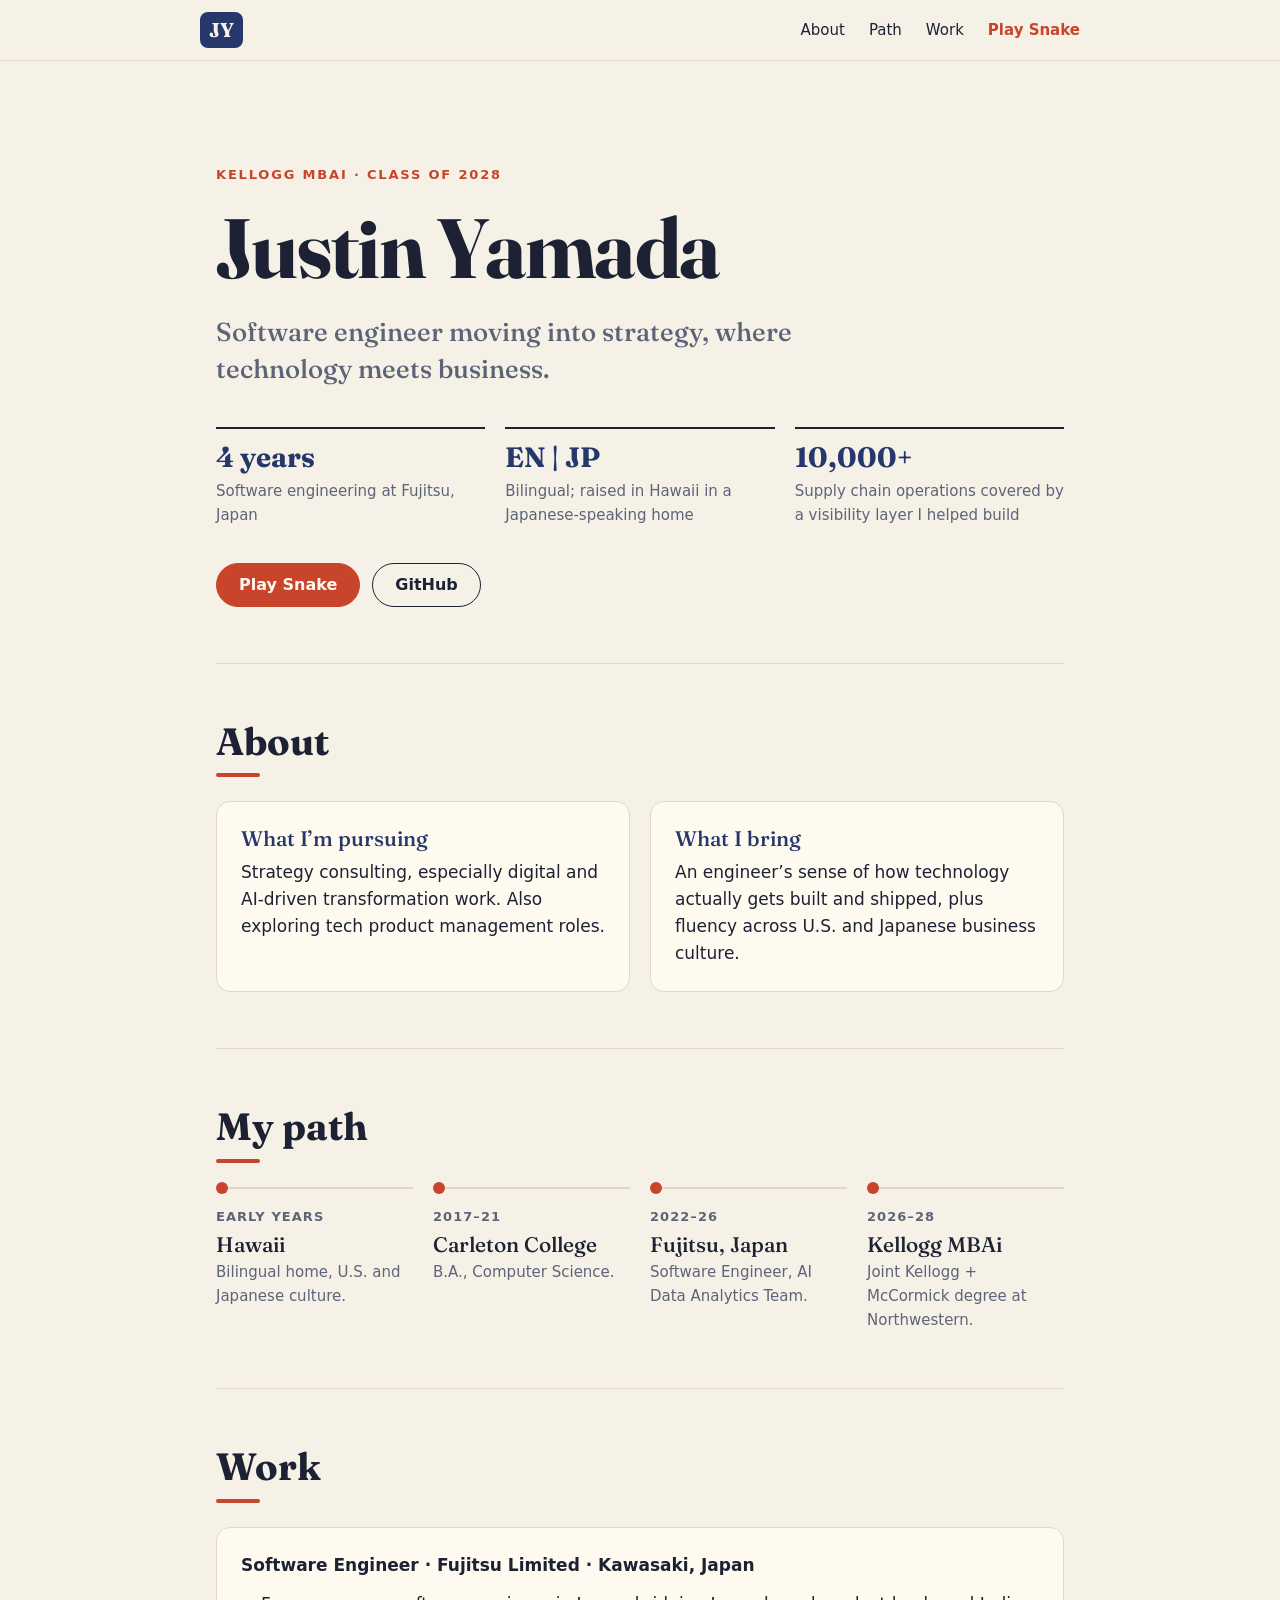
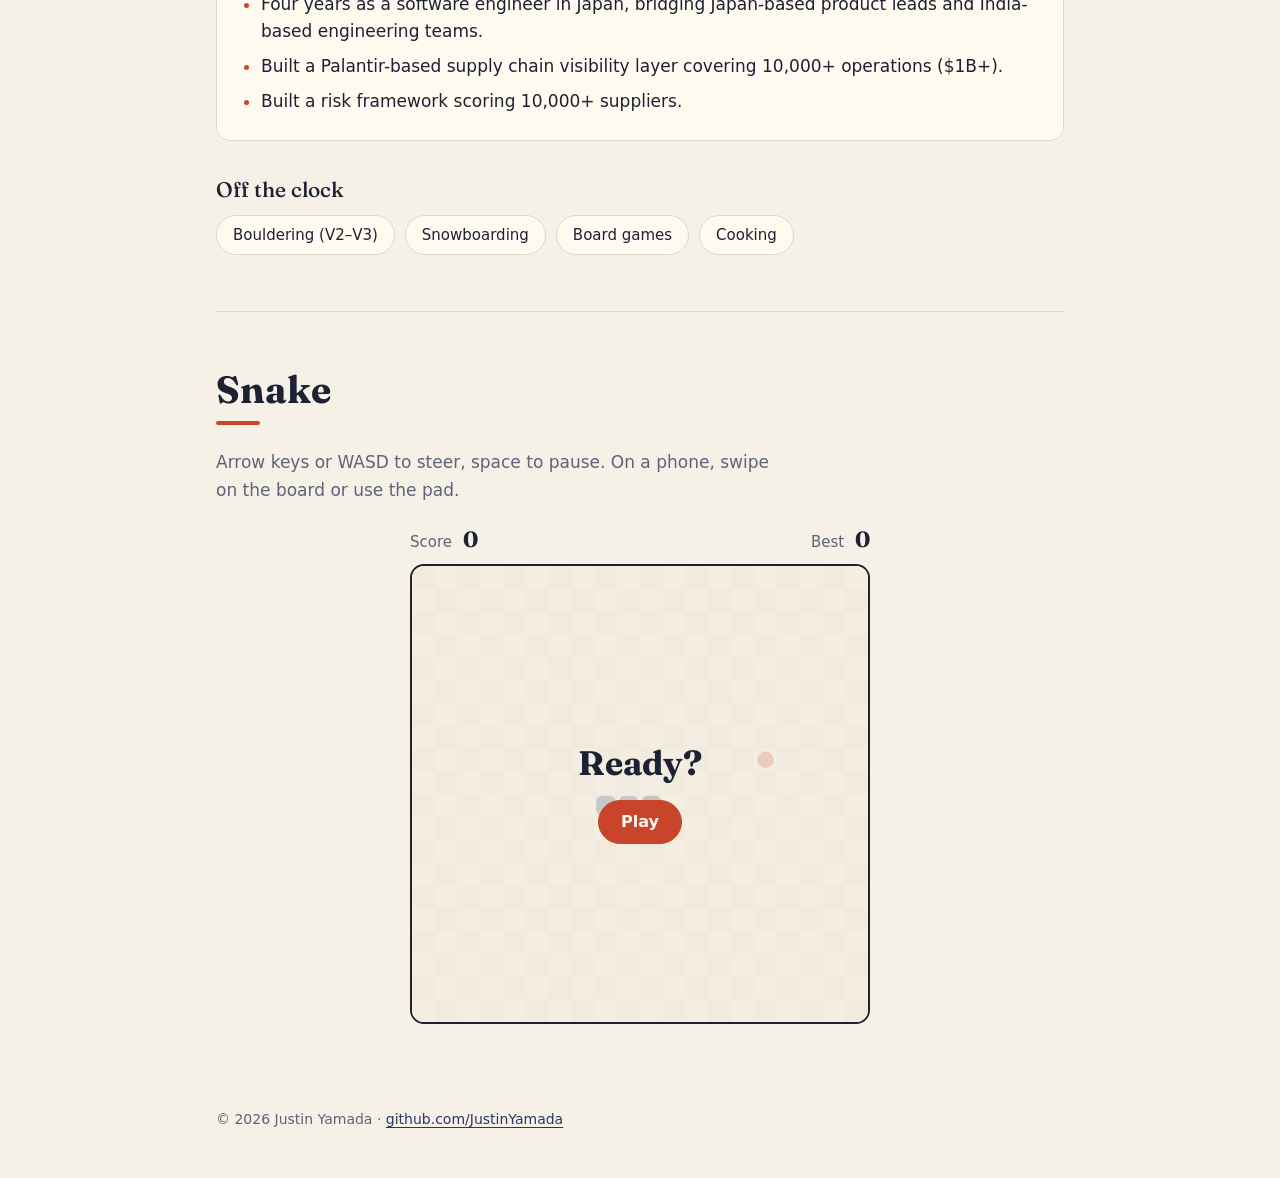
==== index.html @ d0129691 "Add personal profile site with snake game Co-Authored-By: Claude Opus 5.5 <noreply@anthropic.com>" ====
<!doctype html>
<html lang="en">
<head>
  <meta charset="utf-8">
  <meta name="viewport" content="width=device-width, initial-scale=1">
  <title>Justin Yamada</title>
  <meta name="description" content="Justin Yamada — software engineer moving into strategy. Kellogg MBAi, Class of 2028.">
  <link rel="icon" href="data:image/svg+xml,%3Csvg xmlns='http://www.w3.org/2000/svg' viewBox='0 0 64 64'%3E%3Crect width='64' height='64' rx='14' fill='%2326386b'/%3E%3Ctext x='32' y='43' font-family='Georgia,serif' font-size='30' font-weight='700' text-anchor='middle' fill='%23f6f1e7'%3EJY%3C/text%3E%3C/svg%3E">
  <link rel="preconnect" href="https://fonts.googleapis.com">
  <link rel="preconnect" href="https://fonts.gstatic.com" crossorigin>
  <link href="https://fonts.googleapis.com/css2?family=Fraunces:opsz,wght@9..144,500;9..144,700&display=swap" rel="stylesheet">
  <link rel="stylesheet" href="style.css">
</head>
<body>
  <a class="skip" href="#main">Skip to content</a>

  <header class="site-header">
    <a class="brand" href="#top" aria-label="Justin Yamada, home">JY</a>
    <nav aria-label="Sections">
      <a href="#about">About</a>
      <a href="#path">Path</a>
      <a href="#work">Work</a>
      <a class="nav-play" href="#play">Play Snake</a>
    </nav>
  </header>

  <main id="main">
    <section class="hero" id="top">
      <p class="eyebrow">Kellogg MBAi · Class of 2028</p>
      <h1>Justin Yamada</h1>
      <p class="lede">Software engineer moving into strategy, where technology meets business.</p>
      <ul class="facts">
        <li><strong>4 years</strong><span>Software engineering at Fujitsu, Japan</span></li>
        <li><strong>EN | JP</strong><span>Bilingual; raised in Hawaii in a Japanese-speaking home</span></li>
        <li><strong>10,000+</strong><span>Supply chain operations covered by a visibility layer I helped build</span></li>
      </ul>
      <div class="cta">
        <a class="btn btn-primary" href="#play">Play Snake</a>
        <a class="btn" href="https://github.com/JustinYamada" rel="me noopener">GitHub</a>
      </div>
    </section>

    <section id="about">
      <h2>About</h2>
      <div class="two-col">
        <div class="card">
          <h3>What I’m pursuing</h3>
          <p>Strategy consulting, especially digital and AI-driven transformation work. Also exploring tech product management roles.</p>
        </div>
        <div class="card">
          <h3>What I bring</h3>
          <p>An engineer’s sense of how technology actually gets built and shipped, plus fluency across U.S. and Japanese business culture.</p>
        </div>
      </div>
    </section>

    <section id="path">
      <h2>My path</h2>
      <ol class="timeline">
        <li>
          <span class="when">Early years</span>
          <h3>Hawaii</h3>
          <p>Bilingual home, U.S. and Japanese culture.</p>
        </li>
        <li>
          <span class="when">2017–21</span>
          <h3>Carleton College</h3>
          <p>B.A., Computer Science.</p>
        </li>
        <li>
          <span class="when">2022–26</span>
          <h3>Fujitsu, Japan</h3>
          <p>Software Engineer, AI Data Analytics Team.</p>
        </li>
        <li>
          <span class="when">2026–28</span>
          <h3>Kellogg MBAi</h3>
          <p>Joint Kellogg + McCormick degree at Northwestern.</p>
        </li>
      </ol>
    </section>

    <section id="work">
      <h2>Work</h2>
      <div class="card">
        <p class="role">Software Engineer · Fujitsu Limited · Kawasaki, Japan</p>
        <ul class="bullets">
          <li>Four years as a software engineer in Japan, bridging Japan-based product leads and India-based engineering teams.</li>
          <li>Built a Palantir-based supply chain visibility layer covering 10,000+ operations ($1B+).</li>
          <li>Built a risk framework scoring 10,000+ suppliers.</li>
        </ul>
      </div>
      <h3 class="sub">Off the clock</h3>
      <ul class="chips">
        <li>Bouldering (V2–V3)</li>
        <li>Snowboarding</li>
        <li>Board games</li>
        <li>Cooking</li>
      </ul>
    </section>

    <section id="play">
      <h2>Snake</h2>
      <p class="hint">Arrow keys or WASD to steer, space to pause. On a phone, swipe on the board or use the pad.</p>
      <div class="game">
        <div class="scorebar">
          <span>Score <b id="score" aria-live="polite">0</b></span>
          <span>Best <b id="best">0</b></span>
        </div>
        <div class="board">
          <canvas id="snake-canvas" tabindex="0" aria-label="Snake game board"></canvas>
          <div class="overlay" id="overlay">
            <p id="overlay-msg">Ready?</p>
            <button class="btn btn-primary" id="overlay-btn" type="button">Play</button>
          </div>
        </div>
        <div class="dpad" aria-label="Direction pad">
          <button type="button" data-dir="up" aria-label="Up">▲</button>
          <button type="button" data-dir="left" aria-label="Left">◀</button>
          <button type="button" data-dir="down" aria-label="Down">▼</button>
          <button type="button" data-dir="right" aria-label="Right">▶</button>
        </div>
      </div>
    </section>
  </main>

  <footer>
    <p>© <span id="year">2026</span> Justin Yamada · <a href="https://github.com/JustinYamada" rel="me noopener">github.com/JustinYamada</a></p>
  </footer>

  <script src="snake.js"></script>
</body>
</html>
---- style.css ----
:root {
  --bg: #f6f1e7;
  --card: #fffaf0;
  --ink: #1c2233;
  --muted: #5d6478;
  --line: #e0d8c6;
  --indigo: #26386b;
  --accent: #c8442b;
  --on-accent: #fffaf0;
  --board: #ece4d2;
  --grid: #e0d6c0;
  --serif: "Fraunces", Georgia, "Times New Roman", serif;
  --sans: system-ui, -apple-system, "Segoe UI", Roboto, "Helvetica Neue", Arial, sans-serif;
}

@media (prefers-color-scheme: dark) {
  :root {
    --bg: #11141d;
    --card: #181c28;
    --ink: #ece7da;
    --muted: #9aa0b3;
    --line: #2a3042;
    --indigo: #8fa6ea;
    --accent: #ff7a5c;
    --on-accent: #11141d;
    --board: #161a25;
    --grid: #1f2433;
  }
}

* { box-sizing: border-box; }

html { scroll-behavior: smooth; scroll-padding-top: 72px; }

body {
  margin: 0;
  background: var(--bg);
  color: var(--ink);
  font: 17px/1.6 var(--sans);
  -webkit-font-smoothing: antialiased;
}

a { color: var(--indigo); text-underline-offset: 3px; }
a:hover { color: var(--accent); }

:focus-visible { outline: 2px solid var(--accent); outline-offset: 3px; border-radius: 4px; }

.skip { position: absolute; left: -9999px; }
.skip:focus { left: 16px; top: 12px; z-index: 20; background: var(--card); padding: 8px 12px; }

/* Header */
.site-header {
  position: sticky; top: 0; z-index: 10;
  display: flex; align-items: center; justify-content: space-between; gap: 16px;
  padding: 12px max(16px, calc((100vw - 880px) / 2));
  background: color-mix(in srgb, var(--bg) 88%, transparent);
  backdrop-filter: blur(8px);
  border-bottom: 1px solid var(--line);
}
.brand {
  font: 700 20px/1 var(--serif);
  color: var(--bg); background: var(--indigo);
  padding: 8px 9px; border-radius: 8px; text-decoration: none;
}
.brand:hover { color: var(--bg); background: var(--accent); }
.site-header nav { display: flex; align-items: center; gap: clamp(10px, 3vw, 24px); font-size: 15px; }
.site-header nav a { color: var(--ink); text-decoration: none; }
.site-header nav a:hover { color: var(--accent); }
.site-header .nav-play { color: var(--accent); font-weight: 600; white-space: nowrap; }

/* Layout */
main { max-width: 880px; margin: 0 auto; padding: 0 16px; }
section { padding: 56px 0; border-bottom: 1px solid var(--line); }
section:last-child { border-bottom: 0; }

h1, h2, h3 { font-family: var(--serif); line-height: 1.15; margin: 0; }
h1 { font-size: clamp(44px, 9vw, 84px); font-weight: 700; letter-spacing: -0.02em; }
h2 { font-size: clamp(28px, 4.5vw, 38px); font-weight: 700; margin-bottom: 24px; }
h2::after { content: ""; display: block; width: 44px; height: 4px; margin-top: 10px; background: var(--accent); border-radius: 2px; }
h3 { font-size: 21px; font-weight: 500; }
p { margin: 0; }

/* Hero */
.hero { padding-top: clamp(48px, 10vw, 104px); }
.eyebrow { font-size: 13px; font-weight: 600; letter-spacing: 0.14em; text-transform: uppercase; color: var(--accent); margin-bottom: 14px; }
.lede { font: 500 clamp(20px, 3vw, 26px)/1.4 var(--serif); color: var(--muted); max-width: 26em; margin-top: 18px; }

.facts {
  list-style: none; padding: 0; margin: 40px 0 0;
  display: grid; grid-template-columns: repeat(auto-fit, minmax(210px, 1fr)); gap: 20px;
}
.facts li { border-top: 2px solid var(--ink); padding-top: 12px; }
.facts strong { display: block; font: 700 28px/1.2 var(--serif); color: var(--indigo); }
.facts span { display: block; margin-top: 4px; font-size: 15px; color: var(--muted); }

.cta { display: flex; flex-wrap: wrap; gap: 12px; margin-top: 36px; }
.btn {
  display: inline-block; cursor: pointer;
  font: 600 16px/1 var(--sans); text-decoration: none;
  color: var(--ink); background: transparent;
  border: 1.5px solid var(--ink); border-radius: 999px; padding: 13px 22px;
  transition: transform 0.12s ease, background 0.12s ease, color 0.12s ease;
}
.btn:hover { color: var(--bg); background: var(--ink); transform: translateY(-1px); }
.btn-primary { color: var(--on-accent); background: var(--accent); border-color: var(--accent); }
.btn-primary:hover { color: var(--on-accent); background: var(--accent); filter: brightness(1.08); }

/* Cards */
.two-col { display: grid; grid-template-columns: repeat(auto-fit, minmax(260px, 1fr)); gap: 20px; }
.card { background: var(--card); border: 1px solid var(--line); border-radius: 14px; padding: 24px; }
.card h3 { margin-bottom: 8px; color: var(--indigo); }
.role { font-weight: 600; margin-bottom: 12px; }
.bullets { margin: 0; padding-left: 20px; }
.bullets li + li { margin-top: 8px; }
.bullets li::marker { color: var(--accent); }

.sub { margin: 36px 0 14px; }
.chips { list-style: none; padding: 0; margin: 0; display: flex; flex-wrap: wrap; gap: 10px; }
.chips li { border: 1px solid var(--line); background: var(--card); border-radius: 999px; padding: 7px 16px; font-size: 15px; }

/* Timeline */
.timeline { list-style: none; margin: 0; padding: 0; display: grid; grid-template-columns: repeat(auto-fit, minmax(150px, 1fr)); gap: 24px 20px; }
.timeline li { position: relative; border-top: 2px solid var(--line); padding-top: 18px; }
.timeline li::before { content: ""; position: absolute; top: -7px; left: 0; width: 12px; height: 12px; border-radius: 50%; background: var(--accent); }
.when { display: block; font-size: 13px; font-weight: 600; letter-spacing: 0.08em; text-transform: uppercase; color: var(--muted); margin-bottom: 4px; }
.timeline p { font-size: 15px; color: var(--muted); margin-top: 4px; }

/* Snake */
.hint { color: var(--muted); max-width: 34em; margin-bottom: 24px; }
.game { width: min(100%, 460px); margin: 0 auto; }
.scorebar { display: flex; justify-content: space-between; font-size: 15px; color: var(--muted); margin-bottom: 10px; }
.scorebar b { font: 700 22px/1 var(--serif); color: var(--ink); margin-left: 6px; font-variant-numeric: tabular-nums; }
.board { position: relative; aspect-ratio: 1; border: 2px solid var(--ink); border-radius: 14px; overflow: hidden; background: var(--board); }
#snake-canvas { display: block; width: 100%; height: 100%; touch-action: none; }
#snake-canvas:focus-visible { outline: none; }
.overlay {
  position: absolute; inset: 0;
  display: flex; flex-direction: column; align-items: center; justify-content: center; gap: 16px;
  background: color-mix(in srgb, var(--bg) 78%, transparent);
  text-align: center; padding: 16px;
}
.overlay[hidden] { display: none; }
.overlay p { font: 700 clamp(24px, 6vw, 34px)/1.2 var(--serif); }

.dpad { display: none; grid-template-columns: repeat(3, 64px); grid-template-rows: repeat(2, 56px); gap: 8px; justify-content: center; margin-top: 18px; }
.dpad button {
  font-size: 20px; color: var(--ink); background: var(--card);
  border: 1.5px solid var(--line); border-radius: 12px; cursor: pointer;
  touch-action: manipulation; -webkit-tap-highlight-color: transparent;
}
.dpad button:active { background: var(--accent); color: var(--on-accent); }
.dpad [data-dir="up"] { grid-column: 2; grid-row: 1; }
.dpad [data-dir="left"] { grid-column: 1; grid-row: 2; }
.dpad [data-dir="down"] { grid-column: 2; grid-row: 2; }
.dpad [data-dir="right"] { grid-column: 3; grid-row: 2; }
@media (pointer: coarse) { .dpad { display: grid; } }

footer { max-width: 880px; margin: 0 auto; padding: 28px 16px 48px; font-size: 14px; color: var(--muted); }

@media (prefers-reduced-motion: reduce) {
  html { scroll-behavior: auto; }
  .btn { transition: none; }
}
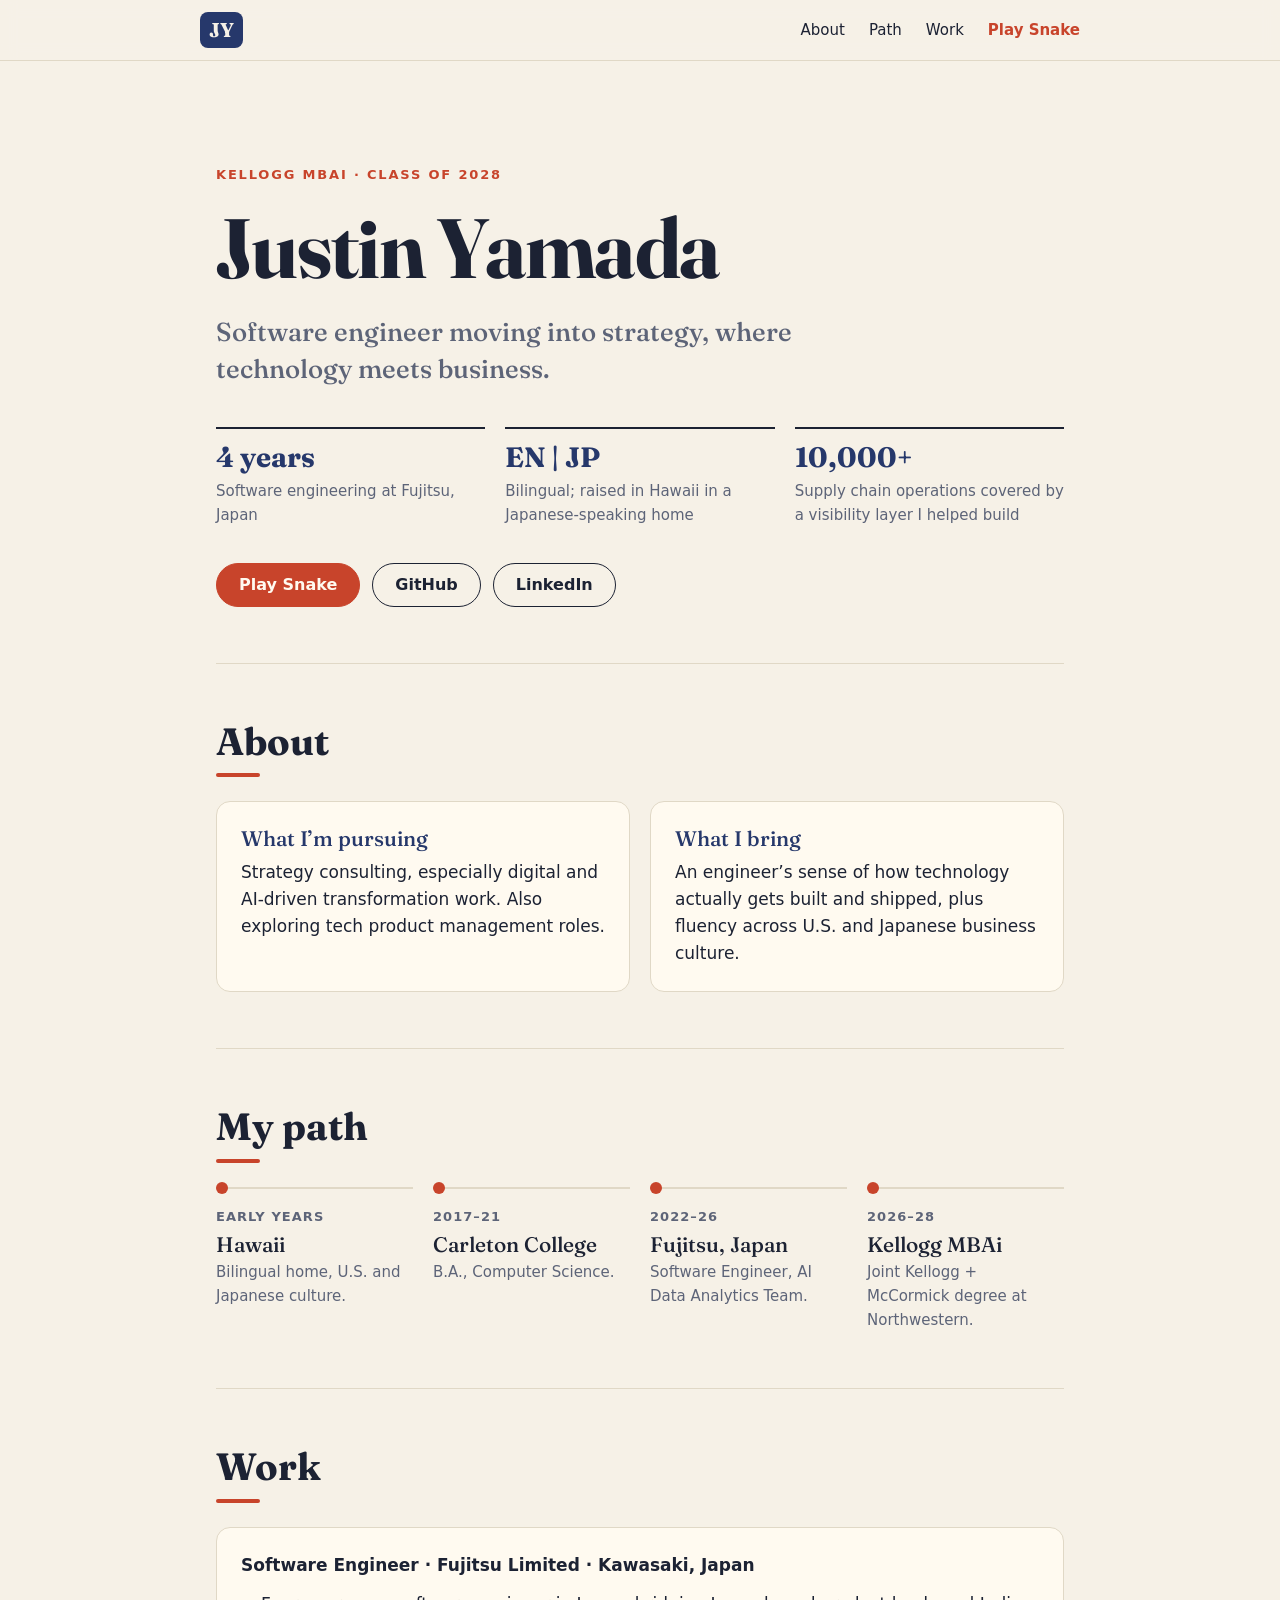
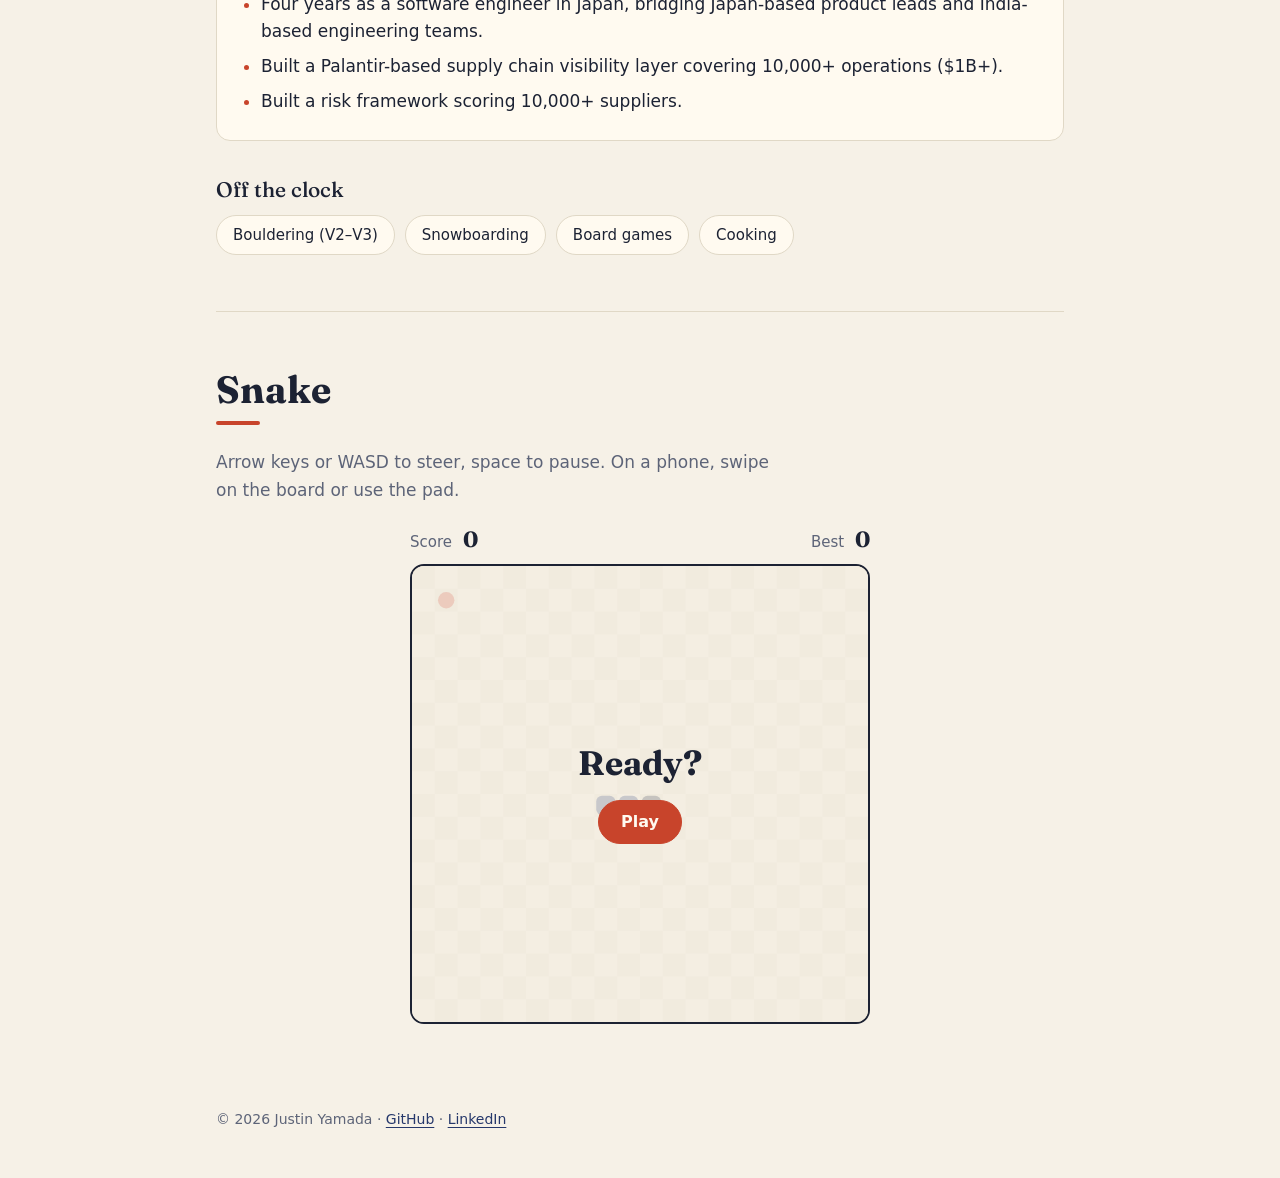
==== commit b5d67615: "Add LinkedIn link Co-Authored-By: Claude Opus 5.5 <noreply@anthropic.com>" ====
--- a/index.html
+++ b/index.html
@@ -37,6 +37,7 @@
       <div class="cta">
         <a class="btn btn-primary" href="#play">Play Snake</a>
         <a class="btn" href="https://github.com/JustinYamada" rel="me noopener">GitHub</a>
+        <a class="btn" href="https://www.linkedin.com/in/justin-yamada/" rel="me noopener">LinkedIn</a>
       </div>
     </section>
 
@@ -125,7 +126,7 @@
   </main>
 
   <footer>
-    <p>© <span id="year">2026</span> Justin Yamada · <a href="https://github.com/JustinYamada" rel="me noopener">github.com/JustinYamada</a></p>
+    <p>© <span id="year">2026</span> Justin Yamada · <a href="https://github.com/JustinYamada" rel="me noopener">GitHub</a> · <a href="https://www.linkedin.com/in/justin-yamada/" rel="me noopener">LinkedIn</a></p>
   </footer>
 
   <script src="snake.js"></script>
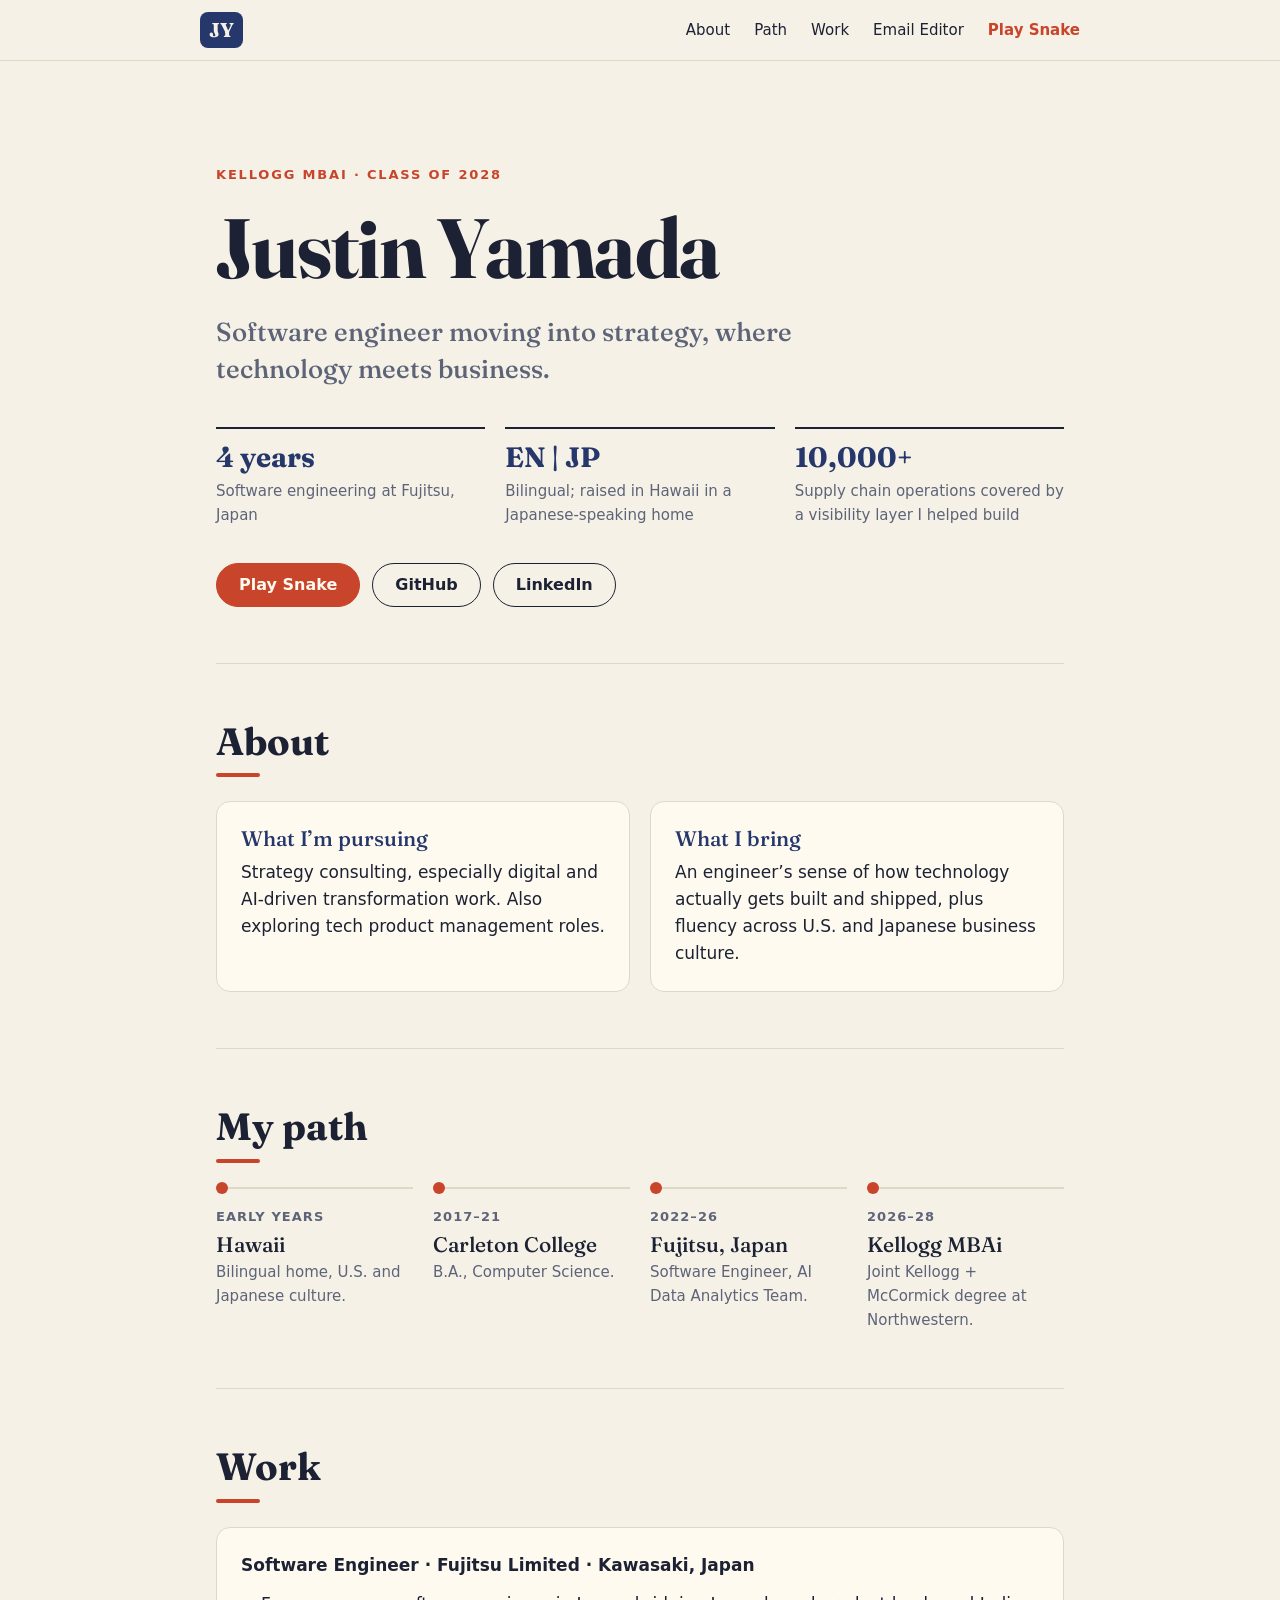
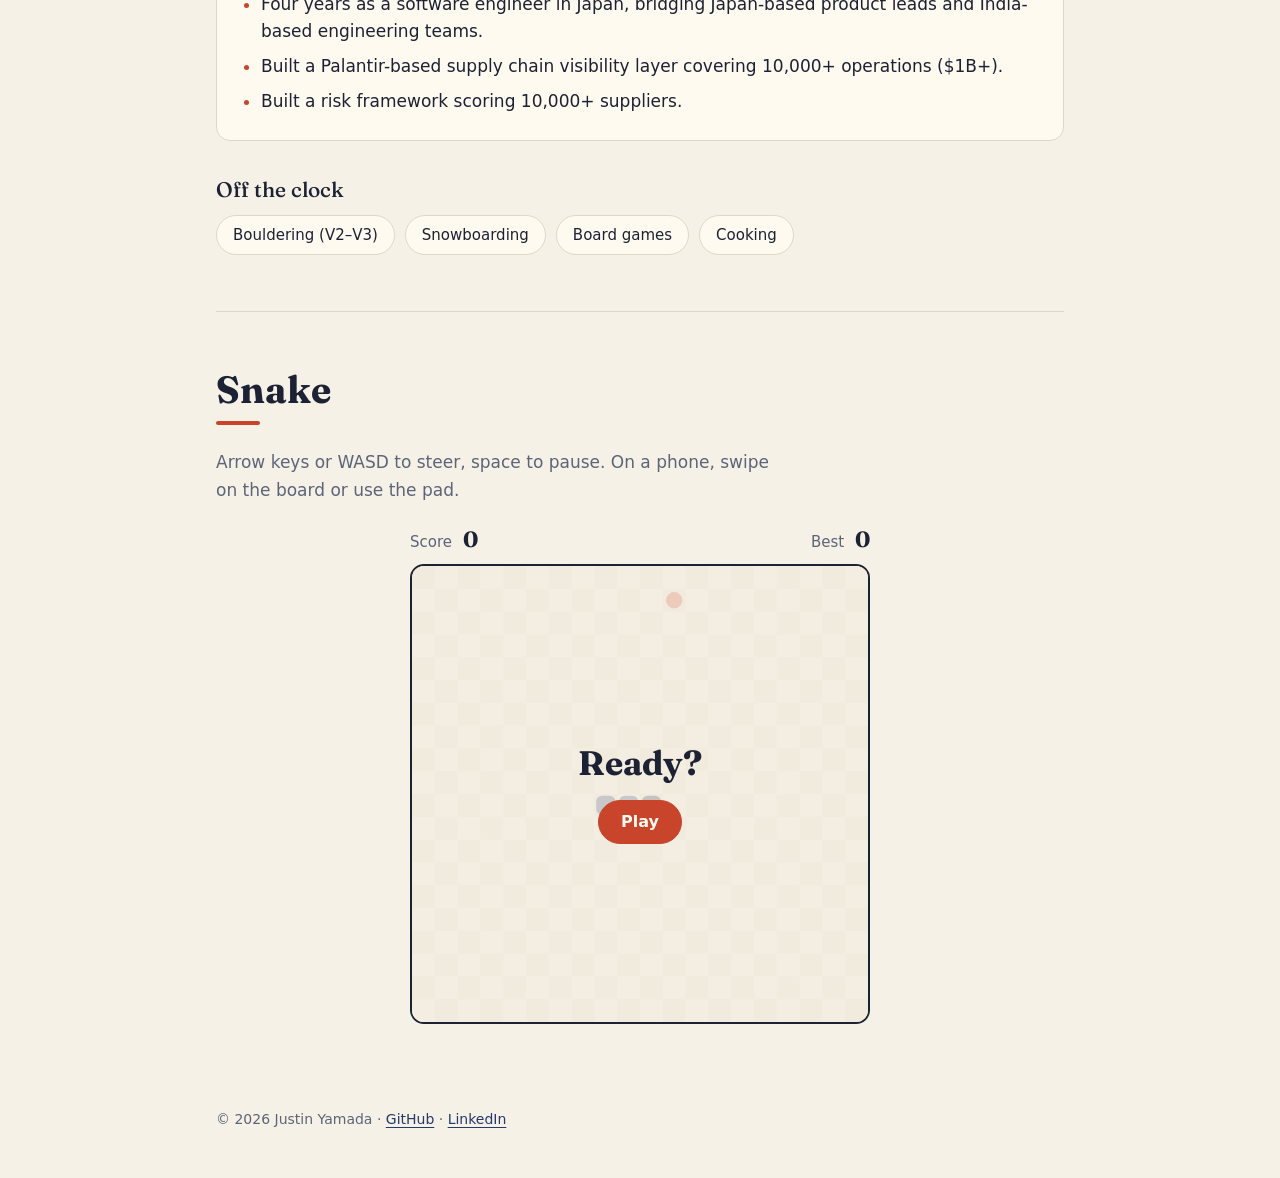
==== commit 93d0fcae: "Add thank-you email editor page Co-Authored-By: Claude Opus 5.5 <noreply@anthropic.com>" ====
--- a/index.html
+++ b/index.html
@@ -20,6 +20,7 @@
       <a href="#about">About</a>
       <a href="#path">Path</a>
       <a href="#work">Work</a>
+      <a href="editor.html">Email Editor</a>
       <a class="nav-play" href="#play">Play Snake</a>
     </nav>
   </header>
--- a/style.css
+++ b/style.css
@@ -63,7 +63,9 @@
   padding: 8px 9px; border-radius: 8px; text-decoration: none;
 }
 .brand:hover { color: var(--bg); background: var(--accent); }
-.site-header nav { display: flex; align-items: center; gap: clamp(10px, 3vw, 24px); font-size: 15px; }
+.site-header nav { display: flex; flex-wrap: wrap; align-items: center; justify-content: flex-end; gap: 4px clamp(10px, 3vw, 24px); font-size: 15px; }
+.site-header nav a { white-space: nowrap; }
+.site-header .nav-current { color: var(--indigo); font-weight: 600; }
 .site-header nav a { color: var(--ink); text-decoration: none; }
 .site-header nav a:hover { color: var(--accent); }
 .site-header .nav-play { color: var(--accent); font-weight: 600; white-space: nowrap; }
@@ -155,6 +157,29 @@
 .dpad [data-dir="right"] { grid-column: 3; grid-row: 2; }
 @media (pointer: coarse) { .dpad { display: grid; } }
 
+/* Email editor */
+.editor-page .eyebrow { margin-bottom: 10px; }
+.editor-grid { display: grid; grid-template-columns: repeat(auto-fit, minmax(300px, 1fr)); gap: 28px; align-items: start; }
+.editor-form, .editor-result { display: flex; flex-direction: column; gap: 18px; min-width: 0; }
+.field { display: flex; flex-direction: column; gap: 6px; }
+.field label { font-size: 15px; font-weight: 600; }
+.field-hint { font-size: 14px; color: var(--muted); }
+.field input[type="text"], .field input[type="password"], .editor-page textarea {
+  width: 100%; font: inherit; color: var(--ink);
+  background: var(--card); border: 1px solid var(--line); border-radius: 10px; padding: 11px 13px;
+}
+.editor-page textarea { resize: vertical; }
+.editor-page ::placeholder { color: var(--muted); opacity: 0.75; }
+.key-field { border-top: 1px solid var(--line); padding-top: 18px; }
+.field .check { display: flex; align-items: center; gap: 8px; font-weight: 400; color: var(--muted); }
+.editor-actions { display: flex; flex-wrap: wrap; gap: 12px; }
+.btn:disabled { opacity: 0.55; cursor: default; transform: none; }
+.btn-small { font-size: 14px; padding: 9px 16px; }
+.result-head { display: flex; flex-wrap: wrap; align-items: center; justify-content: space-between; gap: 10px; }
+#draft { font: 500 18px/1.6 var(--serif); min-height: 460px; padding: 24px; border-radius: 14px; }
+.status { font-size: 14px; color: var(--muted); min-height: 1.6em; }
+.status.warn { color: var(--accent); }
+
 footer { max-width: 880px; margin: 0 auto; padding: 28px 16px 48px; font-size: 14px; color: var(--muted); }
 
 @media (prefers-reduced-motion: reduce) {
